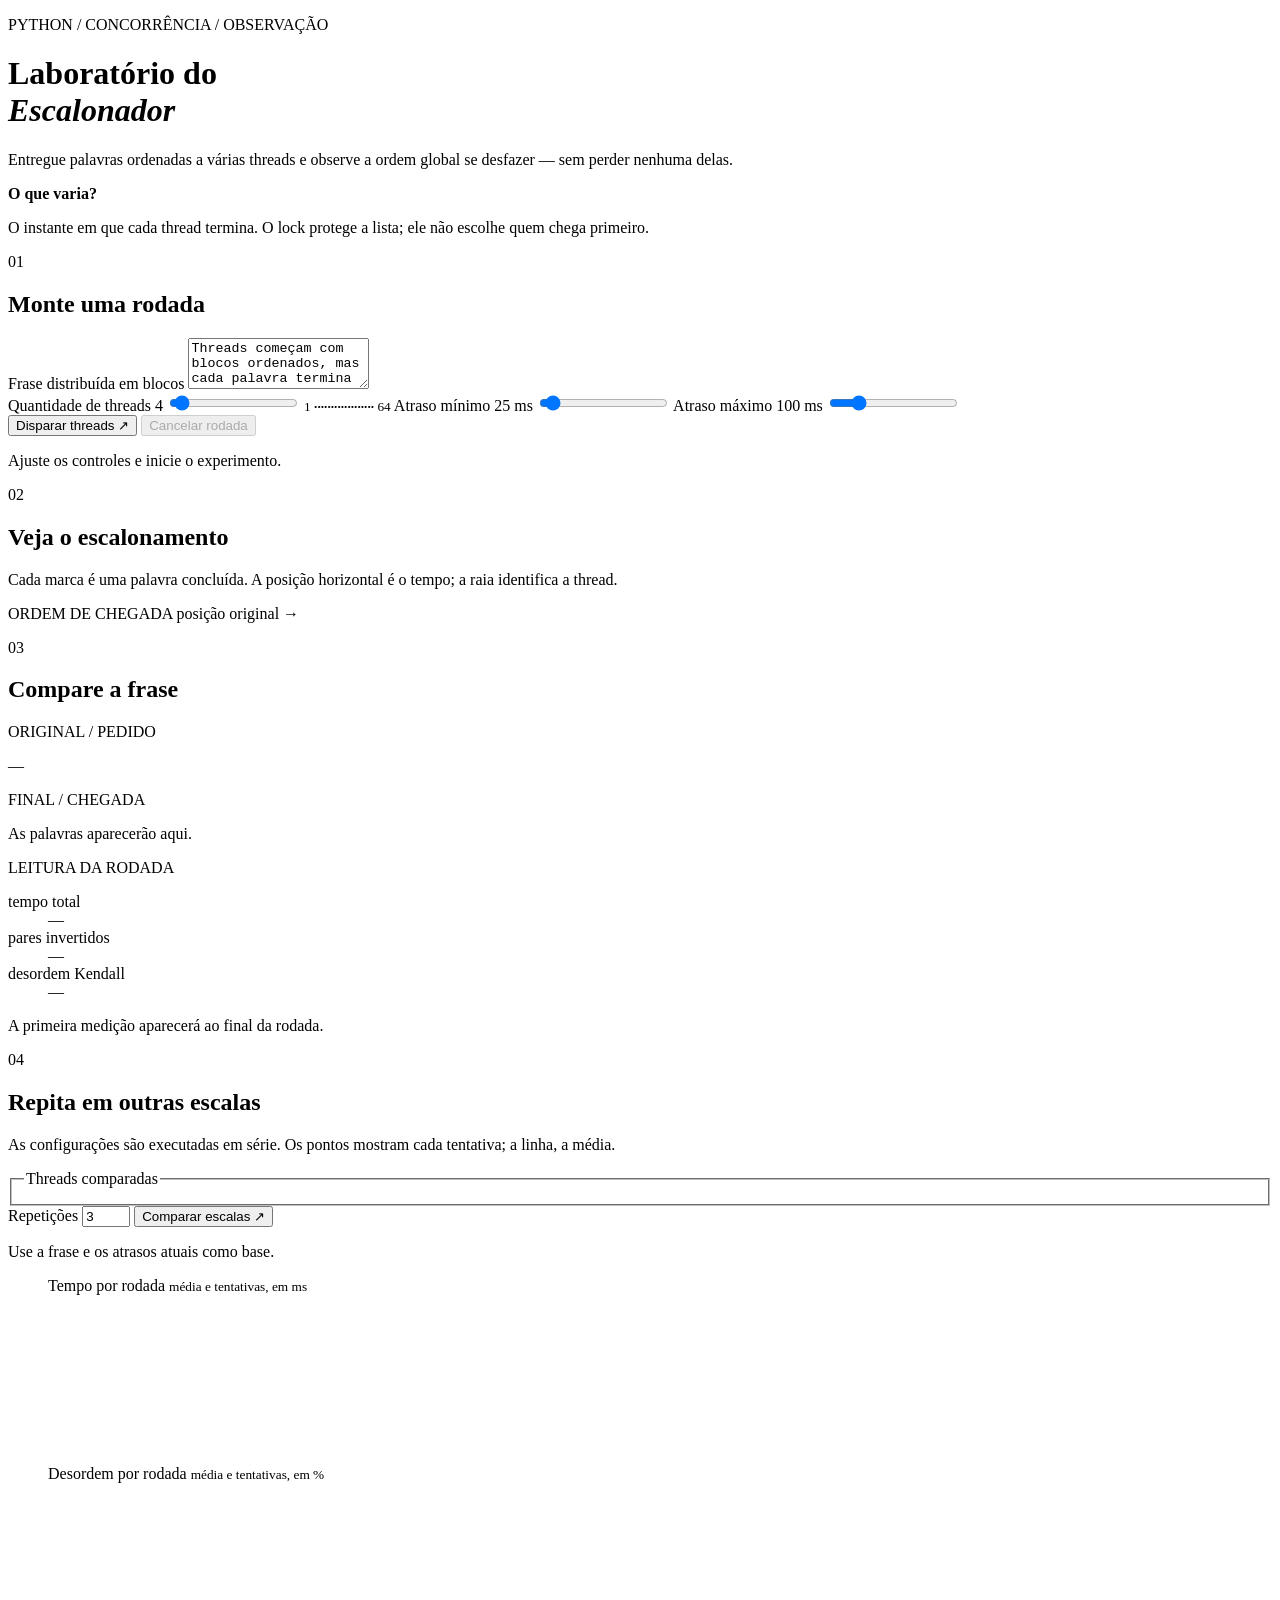
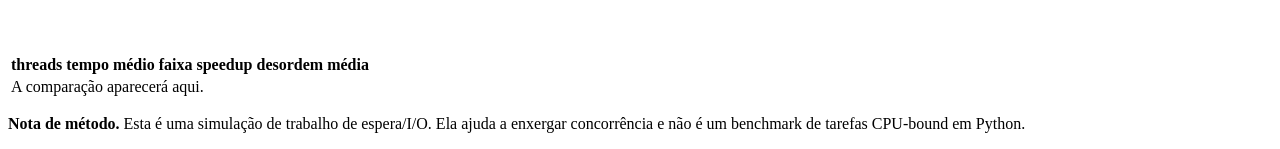
==== web/index.html @ a35a1508 "feat: add interactive Python threads playground Add a dependency-free local web playground that stre" ====
<!doctype html>
<html lang="pt-BR">
  <head>
    <meta charset="utf-8">
    <meta name="viewport" content="width=device-width, initial-scale=1">
    <meta name="description" content="Playground local para observar threads Python em execução.">
    <title>Laboratório do Escalonador</title>
    <link rel="stylesheet" href="/static/styles.css">
  </head>
  <body>
    <main class="laboratorio">
      <header class="masthead">
        <p class="eyebrow">PYTHON / CONCORRÊNCIA / OBSERVAÇÃO</p>
        <div class="masthead-row">
          <div>
            <h1>Laboratório do<br><em>Escalonador</em></h1>
            <p class="intro">Entregue palavras ordenadas a várias threads e observe a ordem global se desfazer — sem perder nenhuma delas.</p>
          </div>
          <aside class="aviso">
            <span class="lamp" aria-hidden="true"></span>
            <strong>O que varia?</strong>
            <p>O instante em que cada thread termina. O lock protege a lista; ele não escolhe quem chega primeiro.</p>
          </aside>
        </div>
      </header>

      <section class="painel controle" aria-labelledby="titulo-experimento">
        <div class="section-heading">
          <p class="section-number">01</p>
          <h2 id="titulo-experimento">Monte uma rodada</h2>
        </div>
        <div class="controles-grid">
          <label class="campo texto-campo">
            <span>Frase distribuída em blocos</span>
            <textarea id="texto" rows="3">Threads começam com blocos ordenados, mas cada palavra termina em um instante diferente e a frase chega embaralhada.</textarea>
          </label>
          <div class="controles-numericos">
            <label class="campo">
              <span>Quantidade de threads <output id="threads-output">4</output></span>
              <input id="threads" type="range" min="1" max="64" value="4">
              <small>1 <b aria-hidden="true">··················</b> 64</small>
            </label>
            <label class="campo">
              <span>Atraso mínimo <output id="min-output">25 ms</output></span>
              <input id="delay-min" type="range" min="0" max="500" value="25">
            </label>
            <label class="campo">
              <span>Atraso máximo <output id="max-output">100 ms</output></span>
              <input id="delay-max" type="range" min="0" max="500" value="100">
            </label>
          </div>
        </div>
        <div class="acoes">
          <button id="run-button" class="botao-principal" type="button">Disparar threads <span aria-hidden="true">↗</span></button>
          <button id="cancel-button" class="botao-secundario" type="button" disabled>Cancelar rodada</button>
          <p id="status" class="status" role="status" aria-live="polite">Ajuste os controles e inicie o experimento.</p>
        </div>
      </section>

      <section class="painel observatorio" aria-labelledby="titulo-observatorio">
        <div class="section-heading">
          <p class="section-number">02</p>
          <h2 id="titulo-observatorio">Veja o escalonamento</h2>
          <p class="legenda">Cada marca é uma palavra concluída. A posição horizontal é o tempo; a raia identifica a thread.</p>
        </div>
        <div id="alocacao" class="alocacao" aria-live="polite"></div>
        <div class="timeline-shell">
          <div id="timeline" class="timeline" aria-label="Timeline das conclusões por thread"></div>
        </div>
        <div class="chegada">
          <p class="microtitulo">ORDEM DE CHEGADA <span>posição original →</span></p>
          <ol id="ordem-chegada" class="ordem-chegada" aria-label="Palavras na ordem em que chegaram"></ol>
        </div>
      </section>

      <section class="resultado-grid" aria-labelledby="titulo-resultado">
        <div class="texto-comparado">
          <div class="section-heading">
            <p class="section-number">03</p>
            <h2 id="titulo-resultado">Compare a frase</h2>
          </div>
          <div class="frases">
            <article>
              <p class="microtitulo">ORIGINAL / PEDIDO</p>
              <p id="frase-original" class="frase">—</p>
            </article>
            <article class="final">
              <p class="microtitulo">FINAL / CHEGADA</p>
              <p id="frase-final" class="frase">As palavras aparecerão aqui.</p>
            </article>
          </div>
        </div>
        <aside class="placar" aria-live="polite">
          <p class="microtitulo">LEITURA DA RODADA</p>
          <dl>
            <div><dt>tempo total</dt><dd id="metric-time">—</dd></div>
            <div><dt>pares invertidos</dt><dd id="metric-inversions">—</dd></div>
            <div><dt>desordem Kendall</dt><dd id="metric-kendall">—</dd></div>
          </dl>
          <p id="interpretacao" class="interpretacao">A primeira medição aparecerá ao final da rodada.</p>
        </aside>
      </section>

      <section class="painel comparador" aria-labelledby="titulo-comparador">
        <div class="section-heading">
          <p class="section-number">04</p>
          <h2 id="titulo-comparador">Repita em outras escalas</h2>
          <p class="legenda">As configurações são executadas em série. Os pontos mostram cada tentativa; a linha, a média.</p>
        </div>
        <div class="compare-controls">
          <fieldset>
            <legend>Threads comparadas</legend>
            <div id="thread-counts" class="checks"></div>
          </fieldset>
          <label class="campo repeticoes">
            <span>Repetições</span>
            <input id="repetitions" type="number" min="1" max="10" value="3">
          </label>
          <button id="compare-button" class="botao-principal" type="button">Comparar escalas <span aria-hidden="true">↗</span></button>
          <p id="compare-status" class="status" role="status" aria-live="polite">Use a frase e os atrasos atuais como base.</p>
        </div>
        <div class="graficos">
          <figure><figcaption>Tempo por rodada <small>média e tentativas, em ms</small></figcaption><canvas id="time-chart"></canvas></figure>
          <figure><figcaption>Desordem por rodada <small>média e tentativas, em %</small></figcaption><canvas id="disorder-chart"></canvas></figure>
        </div>
        <div class="table-wrap">
          <table>
            <thead><tr><th>threads</th><th>tempo médio</th><th>faixa</th><th>speedup</th><th>desordem média</th></tr></thead>
            <tbody id="comparison-table"><tr><td colspan="5">A comparação aparecerá aqui.</td></tr></tbody>
          </table>
        </div>
      </section>

      <footer>
        <p><strong>Nota de método.</strong> Esta é uma simulação de trabalho de espera/I/O. Ela ajuda a enxergar concorrência e não é um benchmark de tarefas CPU-bound em Python.</p>
      </footer>
    </main>
    <script src="/static/app.js"></script>
  </body>
</html>
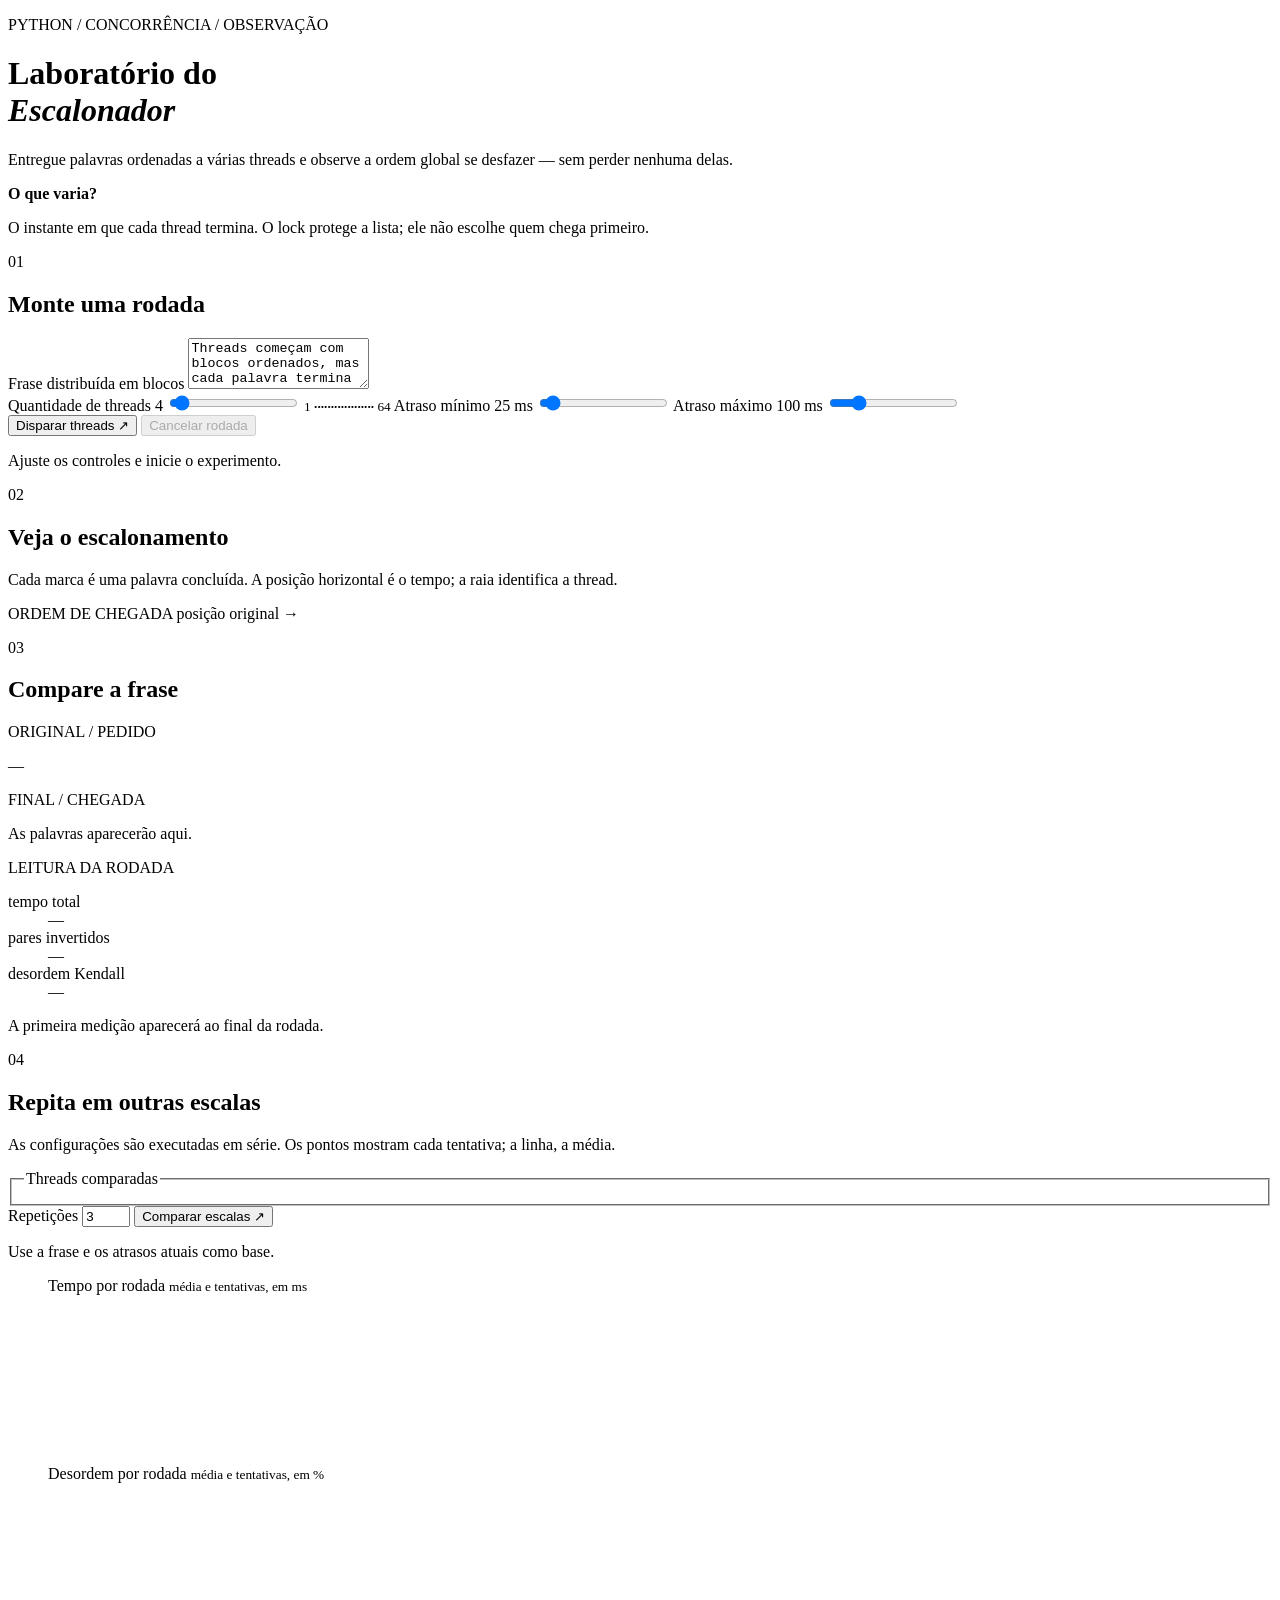
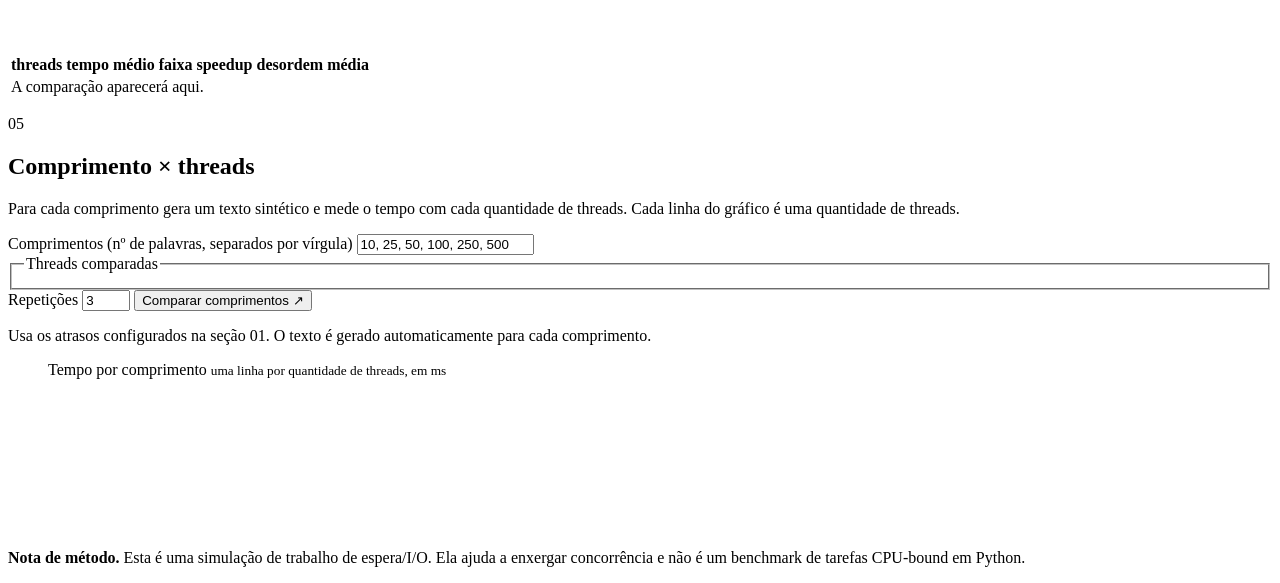
==== commit a0c468ea: "feat: comparar tempo por comprimento do texto x quantidade de threads Adiciona o endpoint POST /api/" ====
--- a/web/index.html
+++ b/web/index.html
@@ -131,6 +131,34 @@
         </div>
       </section>
 
+      <section class="painel comparador" aria-labelledby="titulo-grade">
+        <div class="section-heading">
+          <p class="section-number">05</p>
+          <h2 id="titulo-grade">Comprimento × threads</h2>
+          <p class="legenda">Para cada comprimento gera um texto sintético e mede o tempo com cada quantidade de threads. Cada linha do gráfico é uma quantidade de threads.</p>
+        </div>
+        <div class="compare-controls">
+          <label class="campo texto-campo">
+            <span>Comprimentos (nº de palavras, separados por vírgula)</span>
+            <input id="grid-lengths" type="text" value="10, 25, 50, 100, 250, 500">
+          </label>
+          <fieldset>
+            <legend>Threads comparadas</legend>
+            <div id="grid-thread-counts" class="checks"></div>
+          </fieldset>
+          <label class="campo repeticoes">
+            <span>Repetições</span>
+            <input id="grid-repetitions" type="number" min="1" max="10" value="3">
+          </label>
+          <button id="grid-button" class="botao-principal" type="button">Comparar comprimentos <span aria-hidden="true">↗</span></button>
+          <p id="grid-status" class="status" role="status" aria-live="polite">Usa os atrasos configurados na seção 01. O texto é gerado automaticamente para cada comprimento.</p>
+        </div>
+        <div class="graficos unico">
+          <figure><figcaption>Tempo por comprimento <small>uma linha por quantidade de threads, em ms</small></figcaption><canvas id="grid-chart"></canvas></figure>
+        </div>
+        <div id="grid-legend" class="legenda-cores"></div>
+      </section>
+
       <footer>
         <p><strong>Nota de método.</strong> Esta é uma simulação de trabalho de espera/I/O. Ela ajuda a enxergar concorrência e não é um benchmark de tarefas CPU-bound em Python.</p>
       </footer>
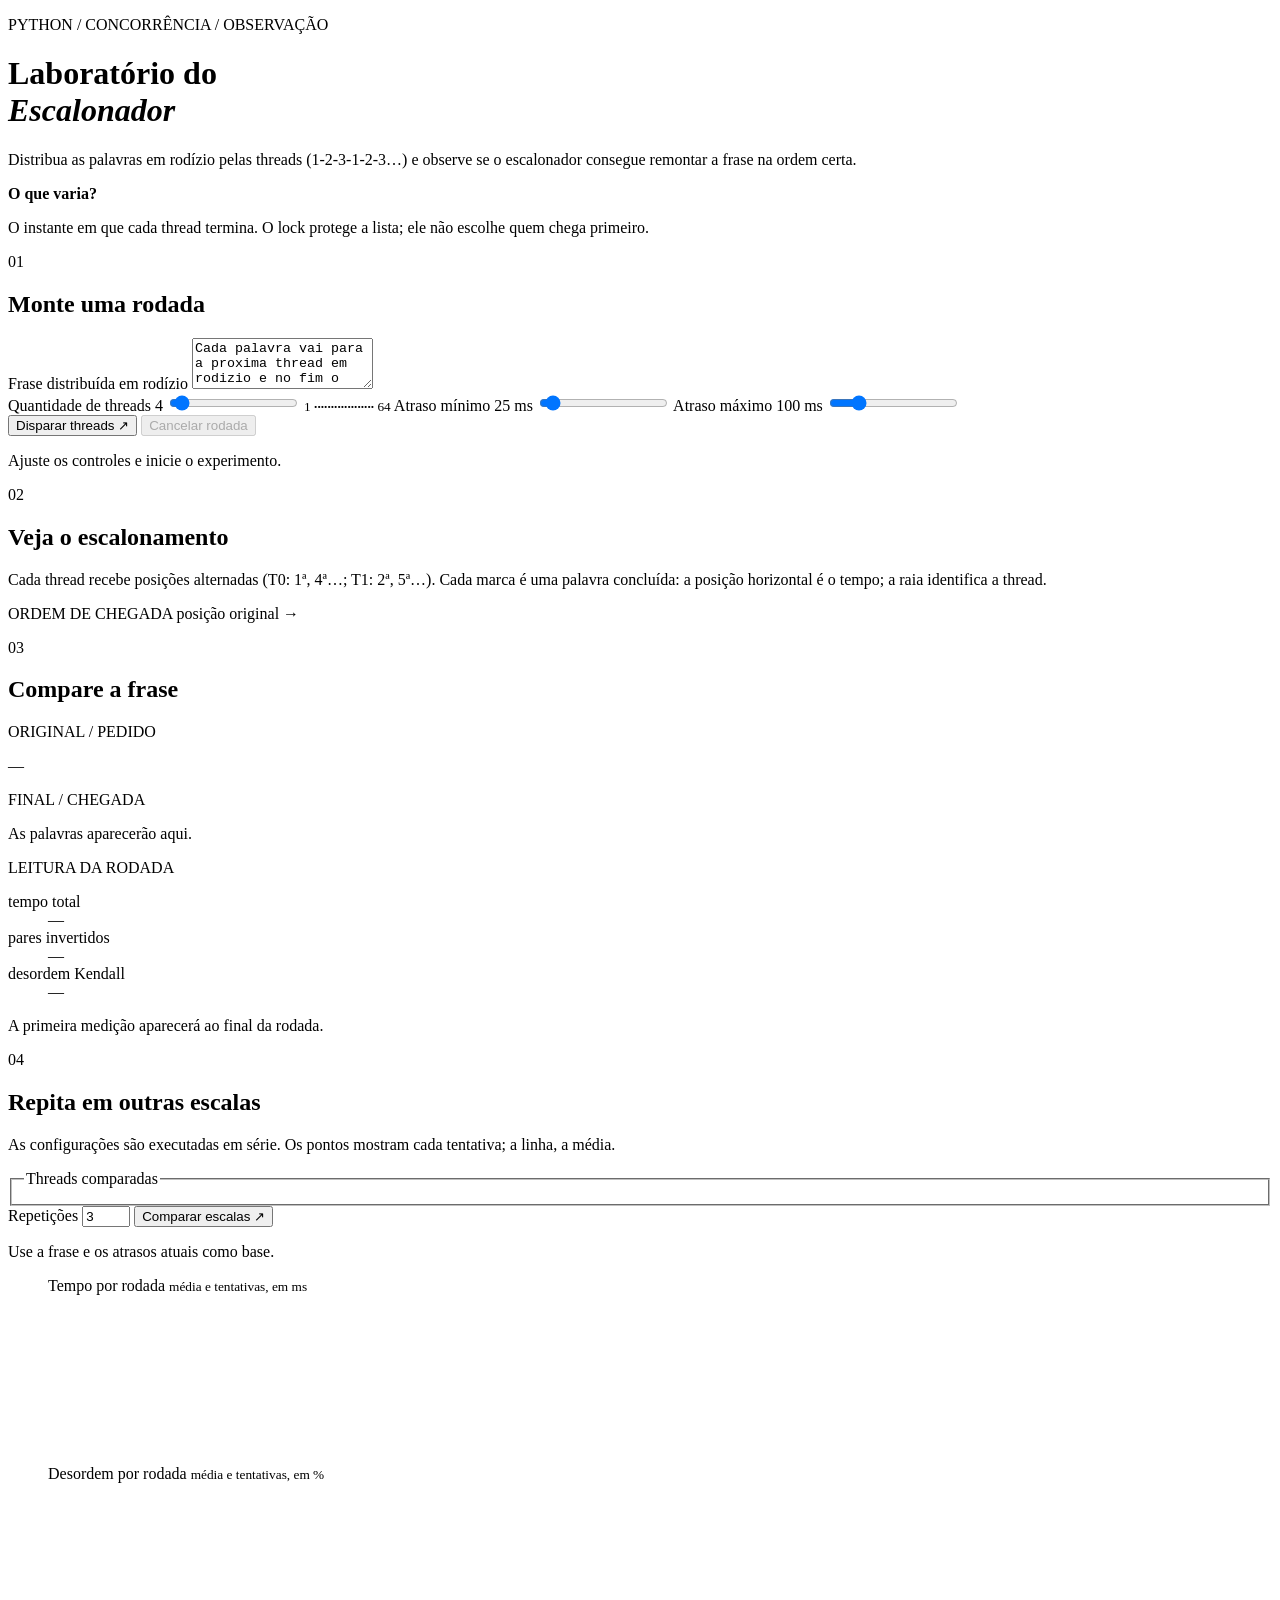
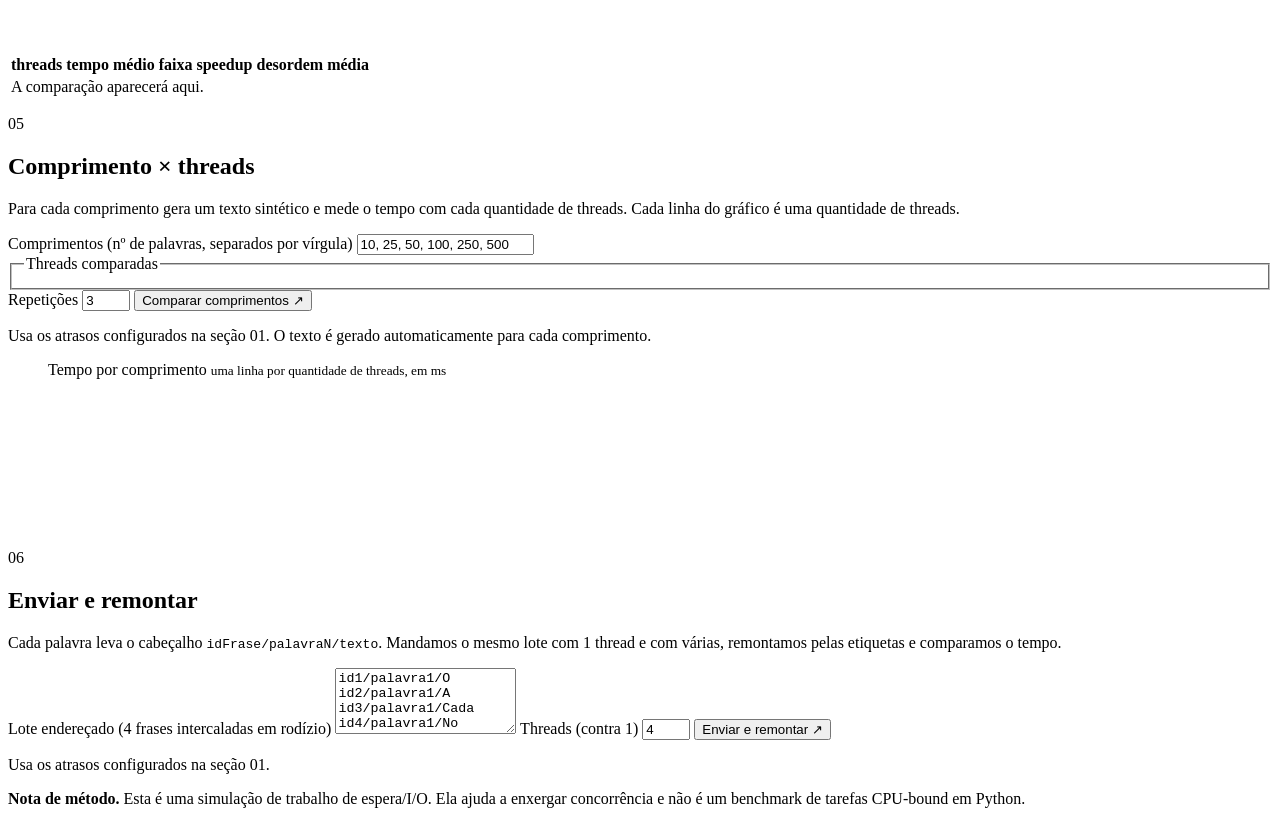
==== commit f0efebce: "arrumando as div" ====
--- a/web/index.html
+++ b/web/index.html
@@ -14,7 +14,7 @@
         <div class="masthead-row">
           <div>
             <h1>Laboratório do<br><em>Escalonador</em></h1>
-            <p class="intro">Entregue palavras ordenadas a várias threads e observe a ordem global se desfazer — sem perder nenhuma delas.</p>
+            <p class="intro">Distribua as palavras em rodízio pelas threads (1-2-3-1-2-3…) e observe se o escalonador consegue remontar a frase na ordem certa.</p>
           </div>
           <aside class="aviso">
             <span class="lamp" aria-hidden="true"></span>
@@ -31,8 +31,8 @@
         </div>
         <div class="controles-grid">
           <label class="campo texto-campo">
-            <span>Frase distribuída em blocos</span>
-            <textarea id="texto" rows="3">Threads começam com blocos ordenados, mas cada palavra termina em um instante diferente e a frase chega embaralhada.</textarea>
+            <span>Frase distribuída em rodízio</span>
+            <textarea id="texto" rows="3">Cada palavra vai para a proxima thread em rodizio e no fim o escalonador tenta remontar a frase na ordem certa.</textarea>
           </label>
           <div class="controles-numericos">
             <label class="campo">
@@ -61,7 +61,7 @@
         <div class="section-heading">
           <p class="section-number">02</p>
           <h2 id="titulo-observatorio">Veja o escalonamento</h2>
-          <p class="legenda">Cada marca é uma palavra concluída. A posição horizontal é o tempo; a raia identifica a thread.</p>
+          <p class="legenda">Cada thread recebe posições alternadas (T0: 1ª, 4ª…; T1: 2ª, 5ª…). Cada marca é uma palavra concluída: a posição horizontal é o tempo; a raia identifica a thread.</p>
         </div>
         <div id="alocacao" class="alocacao" aria-live="polite"></div>
         <div class="timeline-shell">
@@ -159,6 +159,27 @@
         <div id="grid-legend" class="legenda-cores"></div>
       </section>
 
+      <section class="painel comparador" aria-labelledby="titulo-reconstrucao">
+        <div class="section-heading">
+          <p class="section-number">06</p>
+          <h2 id="titulo-reconstrucao">Enviar e remontar</h2>
+          <p class="legenda">Cada palavra leva o cabeçalho <code>idFrase/palavraN/texto</code>. Mandamos o mesmo lote com 1 thread e com várias, remontamos pelas etiquetas e comparamos o tempo.</p>
+        </div>
+        <div class="compare-controls">
+          <label class="campo texto-campo">
+            <span>Lote endereçado (4 frases intercaladas em rodízio)</span>
+            <textarea id="recon-texto" rows="4">id1/palavra1/O id2/palavra1/A id3/palavra1/Cada id4/palavra1/No id1/palavra2/gato id2/palavra2/rede id3/palavra2/thread id4/palavra2/final id1/palavra3/preto id2/palavra3/envia id3/palavra3/carrega id4/palavra3/tudo id1/palavra4/dormiu id2/palavra4/pacotes id3/palavra4/sua id4/palavra4/volta id1/palavra5/na id2/palavra5/numerados id3/palavra5/parte id4/palavra5/a id1/palavra6/cama id2/palavra6/sem id3/palavra6/da id4/palavra6/fazer id1/palavra7/velha id2/palavra7/ordem id3/palavra7/mensagem id4/palavra7/sentido</textarea>
+          </label>
+          <label class="campo repeticoes">
+            <span>Threads (contra 1)</span>
+            <input id="recon-threads" type="number" min="2" max="16" value="4">
+          </label>
+          <button id="recon-button" class="botao-principal" type="button">Enviar e remontar <span aria-hidden="true">↗</span></button>
+          <p id="recon-status" class="status" role="status" aria-live="polite">Usa os atrasos configurados na seção 01.</p>
+        </div>
+        <div id="recon-resultado" class="recon-resultado"></div>
+      </section>
+
       <footer>
         <p><strong>Nota de método.</strong> Esta é uma simulação de trabalho de espera/I/O. Ela ajuda a enxergar concorrência e não é um benchmark de tarefas CPU-bound em Python.</p>
       </footer>
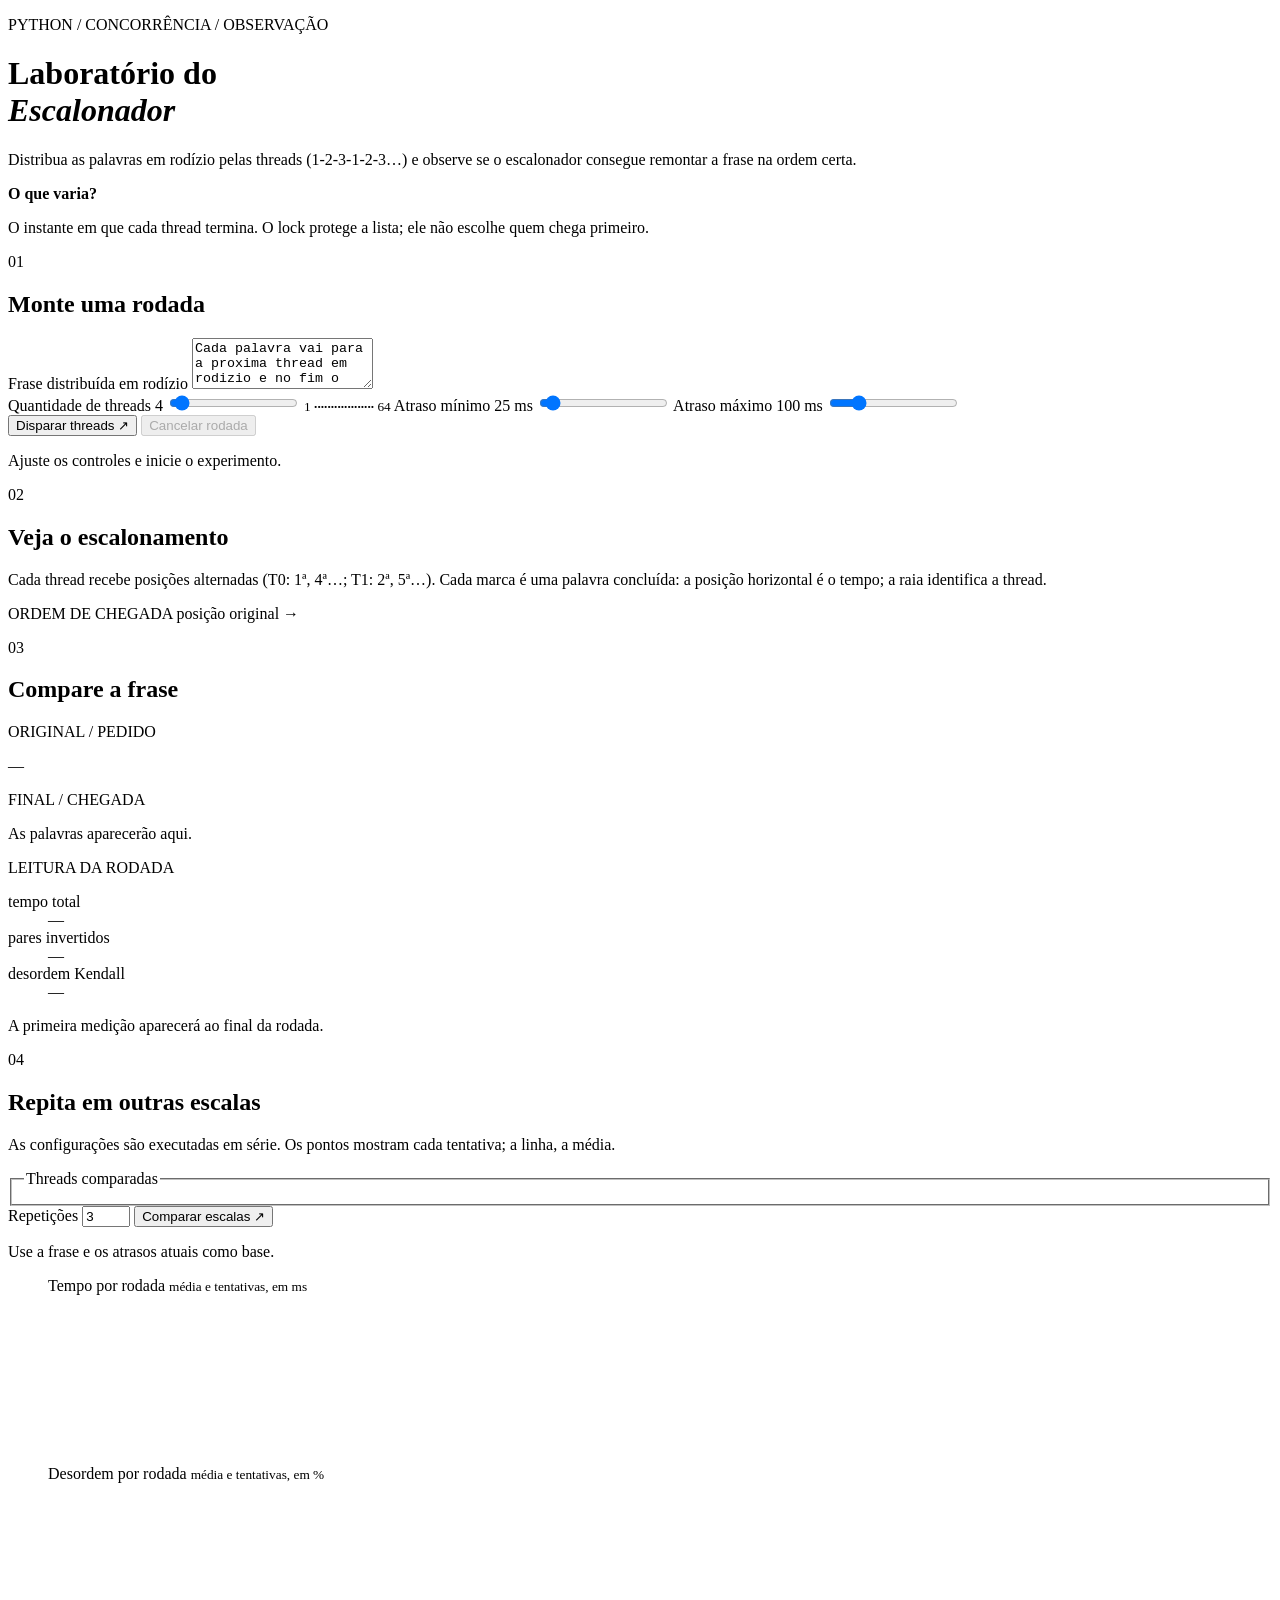
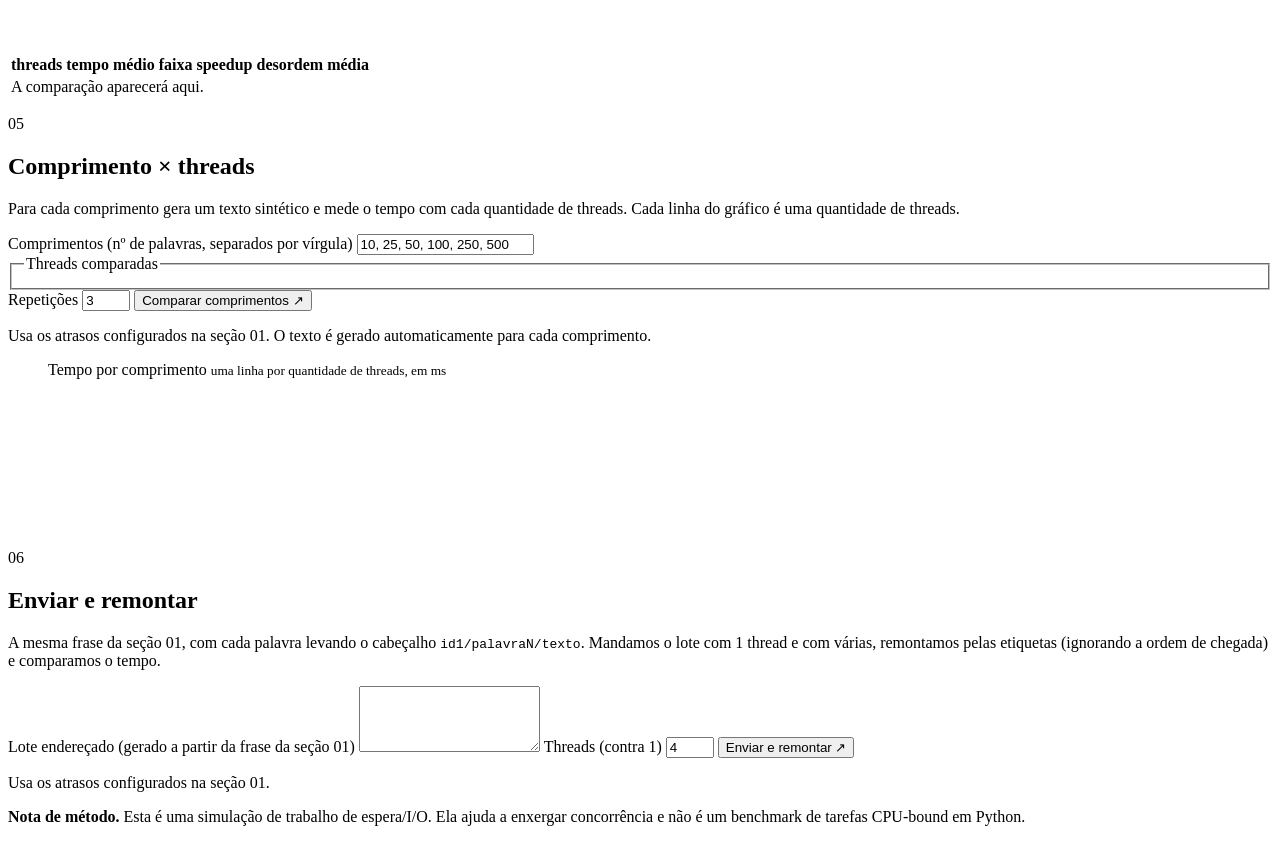
==== commit 53a3d60f: "adicionar o cabeçalgo automatico de frase" ====
--- a/web/index.html
+++ b/web/index.html
@@ -163,12 +163,12 @@
         <div class="section-heading">
           <p class="section-number">06</p>
           <h2 id="titulo-reconstrucao">Enviar e remontar</h2>
-          <p class="legenda">Cada palavra leva o cabeçalho <code>idFrase/palavraN/texto</code>. Mandamos o mesmo lote com 1 thread e com várias, remontamos pelas etiquetas e comparamos o tempo.</p>
+          <p class="legenda">A mesma frase da seção 01, com cada palavra levando o cabeçalho <code>id1/palavraN/texto</code>. Mandamos o lote com 1 thread e com várias, remontamos pelas etiquetas (ignorando a ordem de chegada) e comparamos o tempo.</p>
         </div>
         <div class="compare-controls">
           <label class="campo texto-campo">
-            <span>Lote endereçado (4 frases intercaladas em rodízio)</span>
-            <textarea id="recon-texto" rows="4">id1/palavra1/O id2/palavra1/A id3/palavra1/Cada id4/palavra1/No id1/palavra2/gato id2/palavra2/rede id3/palavra2/thread id4/palavra2/final id1/palavra3/preto id2/palavra3/envia id3/palavra3/carrega id4/palavra3/tudo id1/palavra4/dormiu id2/palavra4/pacotes id3/palavra4/sua id4/palavra4/volta id1/palavra5/na id2/palavra5/numerados id3/palavra5/parte id4/palavra5/a id1/palavra6/cama id2/palavra6/sem id3/palavra6/da id4/palavra6/fazer id1/palavra7/velha id2/palavra7/ordem id3/palavra7/mensagem id4/palavra7/sentido</textarea>
+            <span>Lote endereçado (gerado a partir da frase da seção 01)</span>
+            <textarea id="recon-texto" rows="4" readonly></textarea>
           </label>
           <label class="campo repeticoes">
             <span>Threads (contra 1)</span>
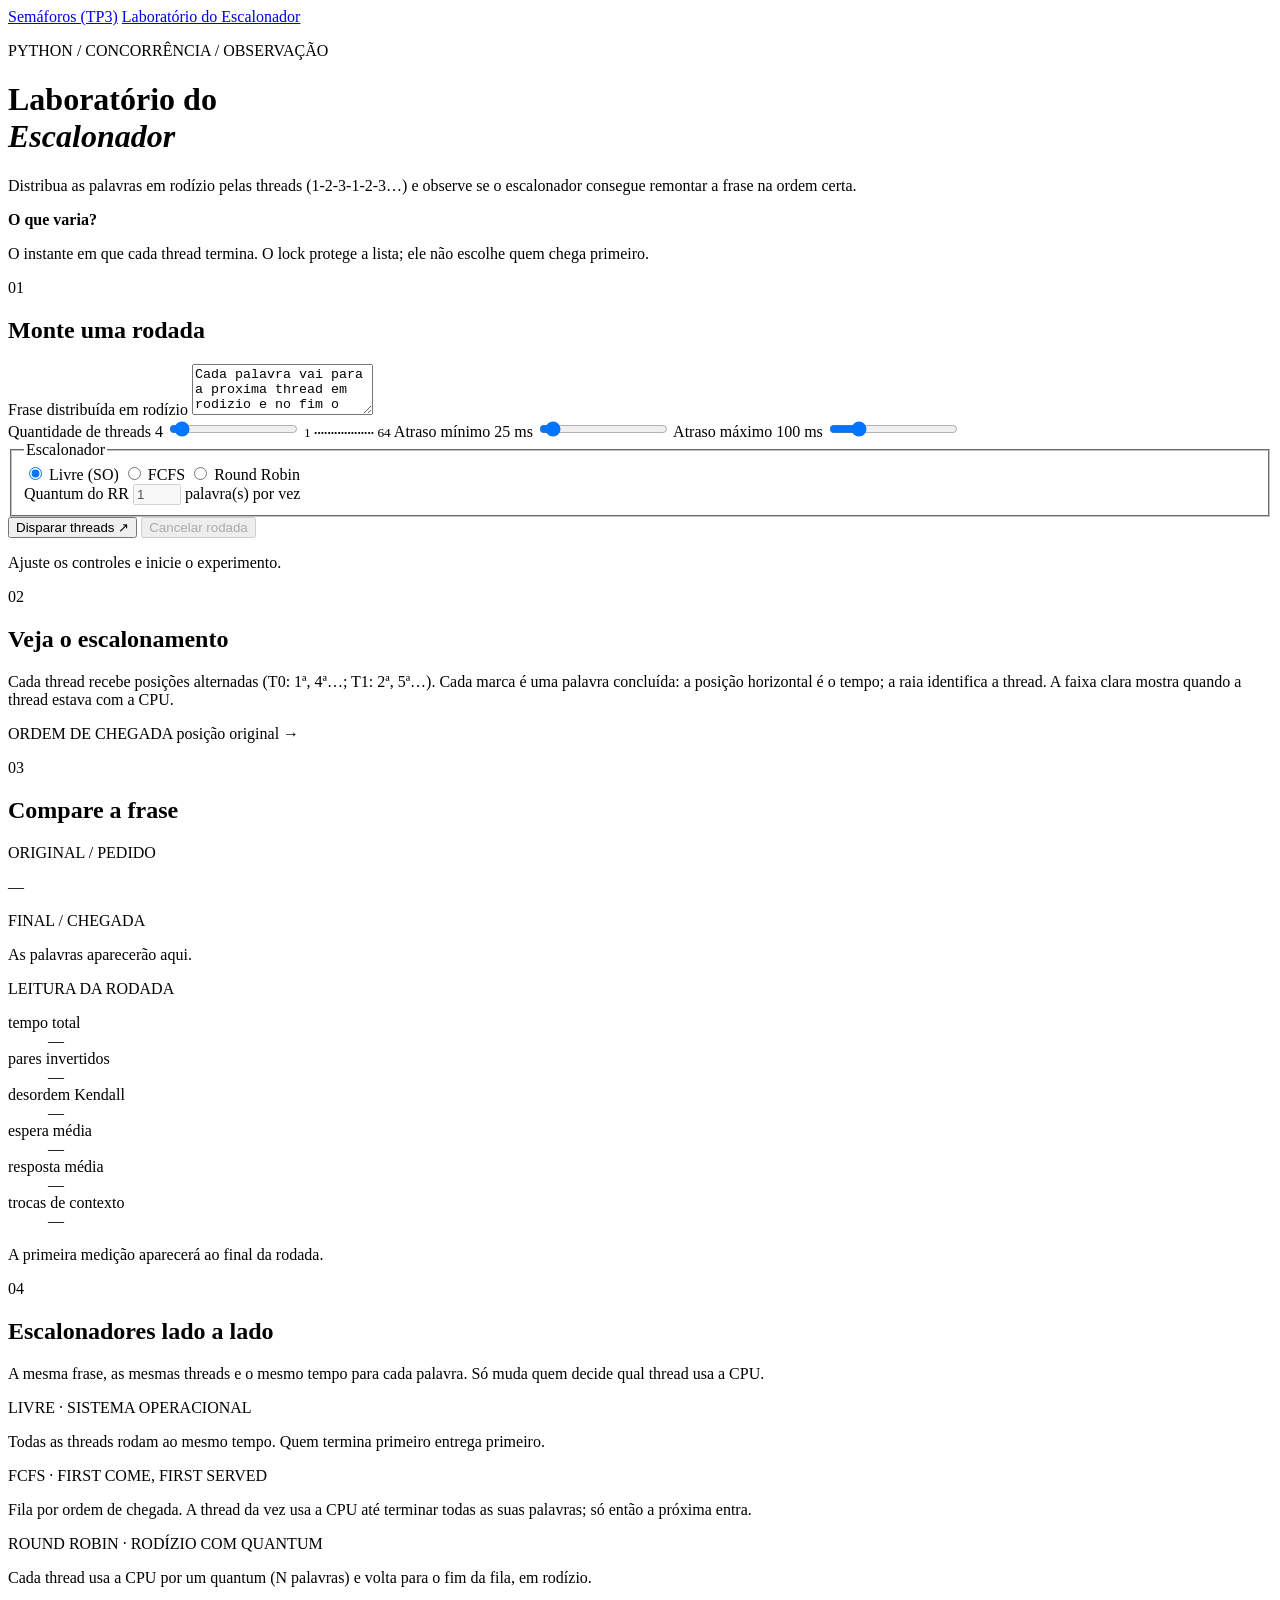
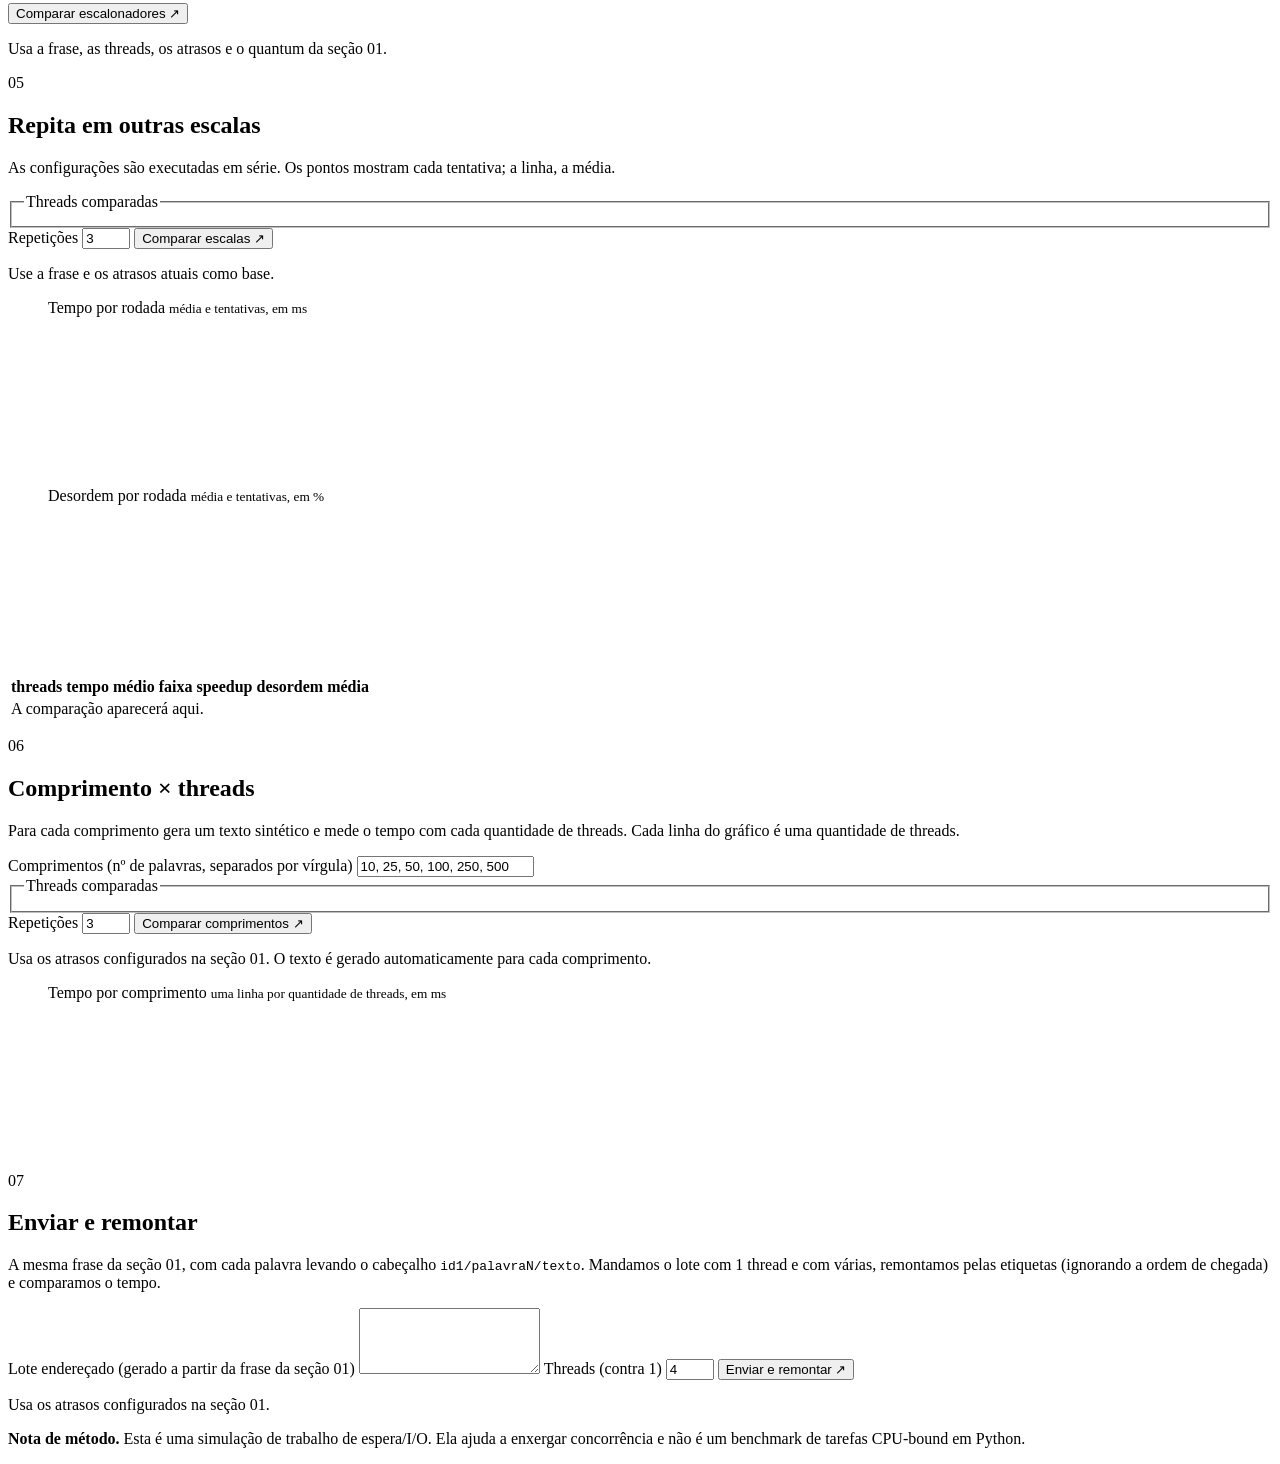
==== commit b25bf438: "TP3 semáforos: canal de rádio com e sem controle; escalonadores FCFS e Round Robin - java/CanalDeRad" ====
--- a/web/index.html
+++ b/web/index.html
@@ -10,6 +10,10 @@
   <body>
     <main class="laboratorio">
       <header class="masthead">
+        <nav class="navegacao">
+          <a href="/semaforos">Semáforos (TP3)</a>
+          <a href="/" aria-current="page">Laboratório do Escalonador</a>
+        </nav>
         <p class="eyebrow">PYTHON / CONCORRÊNCIA / OBSERVAÇÃO</p>
         <div class="masthead-row">
           <div>
@@ -48,6 +52,20 @@
               <span>Atraso máximo <output id="max-output">100 ms</output></span>
               <input id="delay-max" type="range" min="0" max="500" value="100">
             </label>
+            <fieldset class="campo escalonador">
+              <legend>Escalonador</legend>
+              <div class="segmentos" role="radiogroup">
+                <label><input type="radio" name="scheduler" value="livre" checked> Livre (SO)</label>
+                <label><input type="radio" name="scheduler" value="fcfs"> FCFS</label>
+                <label><input type="radio" name="scheduler" value="rr"> Round Robin</label>
+              </div>
+              <label class="quantum">
+                <span>Quantum do RR</span>
+                <input id="quantum" type="number" min="1" max="20" value="1" disabled>
+                <span>palavra(s) por vez</span>
+              </label>
+              <small id="scheduler-hint" class="dica"></small>
+            </fieldset>
           </div>
         </div>
         <div class="acoes">
@@ -61,7 +79,7 @@
         <div class="section-heading">
           <p class="section-number">02</p>
           <h2 id="titulo-observatorio">Veja o escalonamento</h2>
-          <p class="legenda">Cada thread recebe posições alternadas (T0: 1ª, 4ª…; T1: 2ª, 5ª…). Cada marca é uma palavra concluída: a posição horizontal é o tempo; a raia identifica a thread.</p>
+          <p class="legenda">Cada thread recebe posições alternadas (T0: 1ª, 4ª…; T1: 2ª, 5ª…). Cada marca é uma palavra concluída: a posição horizontal é o tempo; a raia identifica a thread. A faixa clara mostra quando a thread estava com a CPU.</p>
         </div>
         <div id="alocacao" class="alocacao" aria-live="polite"></div>
         <div class="timeline-shell">
@@ -96,14 +114,44 @@
             <div><dt>tempo total</dt><dd id="metric-time">—</dd></div>
             <div><dt>pares invertidos</dt><dd id="metric-inversions">—</dd></div>
             <div><dt>desordem Kendall</dt><dd id="metric-kendall">—</dd></div>
+            <div><dt>espera média</dt><dd id="metric-wait">—</dd></div>
+            <div><dt>resposta média</dt><dd id="metric-response">—</dd></div>
+            <div><dt>trocas de contexto</dt><dd id="metric-switches">—</dd></div>
           </dl>
           <p id="interpretacao" class="interpretacao">A primeira medição aparecerá ao final da rodada.</p>
         </aside>
       </section>
 
+      <section class="painel comparador" aria-labelledby="titulo-escalonadores">
+        <div class="section-heading">
+          <p class="section-number">04</p>
+          <h2 id="titulo-escalonadores">Escalonadores lado a lado</h2>
+          <p class="legenda">A mesma frase, as mesmas threads e o mesmo tempo para cada palavra. Só muda quem decide qual thread usa a CPU.</p>
+        </div>
+        <div class="politicas">
+          <article style="--cor: #278560">
+            <p class="microtitulo">LIVRE · SISTEMA OPERACIONAL</p>
+            <p>Todas as threads rodam ao mesmo tempo. Quem termina primeiro entrega primeiro.</p>
+          </article>
+          <article style="--cor: #1f91c8">
+            <p class="microtitulo">FCFS · FIRST COME, FIRST SERVED</p>
+            <p>Fila por ordem de chegada. A thread da vez usa a CPU até terminar todas as suas palavras; só então a próxima entra.</p>
+          </article>
+          <article style="--cor: #fd5d42">
+            <p class="microtitulo">ROUND ROBIN · RODÍZIO COM QUANTUM</p>
+            <p>Cada thread usa a CPU por um quantum (N palavras) e volta para o fim da fila, em rodízio.</p>
+          </article>
+        </div>
+        <div class="compare-controls">
+          <button id="schedulers-button" class="botao-principal" type="button">Comparar escalonadores <span aria-hidden="true">↗</span></button>
+          <p id="schedulers-status" class="status" role="status" aria-live="polite">Usa a frase, as threads, os atrasos e o quantum da seção 01.</p>
+        </div>
+        <div id="schedulers-resultado" class="escalonadores-resultado"></div>
+      </section>
+
       <section class="painel comparador" aria-labelledby="titulo-comparador">
         <div class="section-heading">
-          <p class="section-number">04</p>
+          <p class="section-number">05</p>
           <h2 id="titulo-comparador">Repita em outras escalas</h2>
           <p class="legenda">As configurações são executadas em série. Os pontos mostram cada tentativa; a linha, a média.</p>
         </div>
@@ -133,7 +181,7 @@
 
       <section class="painel comparador" aria-labelledby="titulo-grade">
         <div class="section-heading">
-          <p class="section-number">05</p>
+          <p class="section-number">06</p>
           <h2 id="titulo-grade">Comprimento × threads</h2>
           <p class="legenda">Para cada comprimento gera um texto sintético e mede o tempo com cada quantidade de threads. Cada linha do gráfico é uma quantidade de threads.</p>
         </div>
@@ -161,7 +209,7 @@
 
       <section class="painel comparador" aria-labelledby="titulo-reconstrucao">
         <div class="section-heading">
-          <p class="section-number">06</p>
+          <p class="section-number">07</p>
           <h2 id="titulo-reconstrucao">Enviar e remontar</h2>
           <p class="legenda">A mesma frase da seção 01, com cada palavra levando o cabeçalho <code>id1/palavraN/texto</code>. Mandamos o lote com 1 thread e com várias, remontamos pelas etiquetas (ignorando a ordem de chegada) e comparamos o tempo.</p>
         </div>
